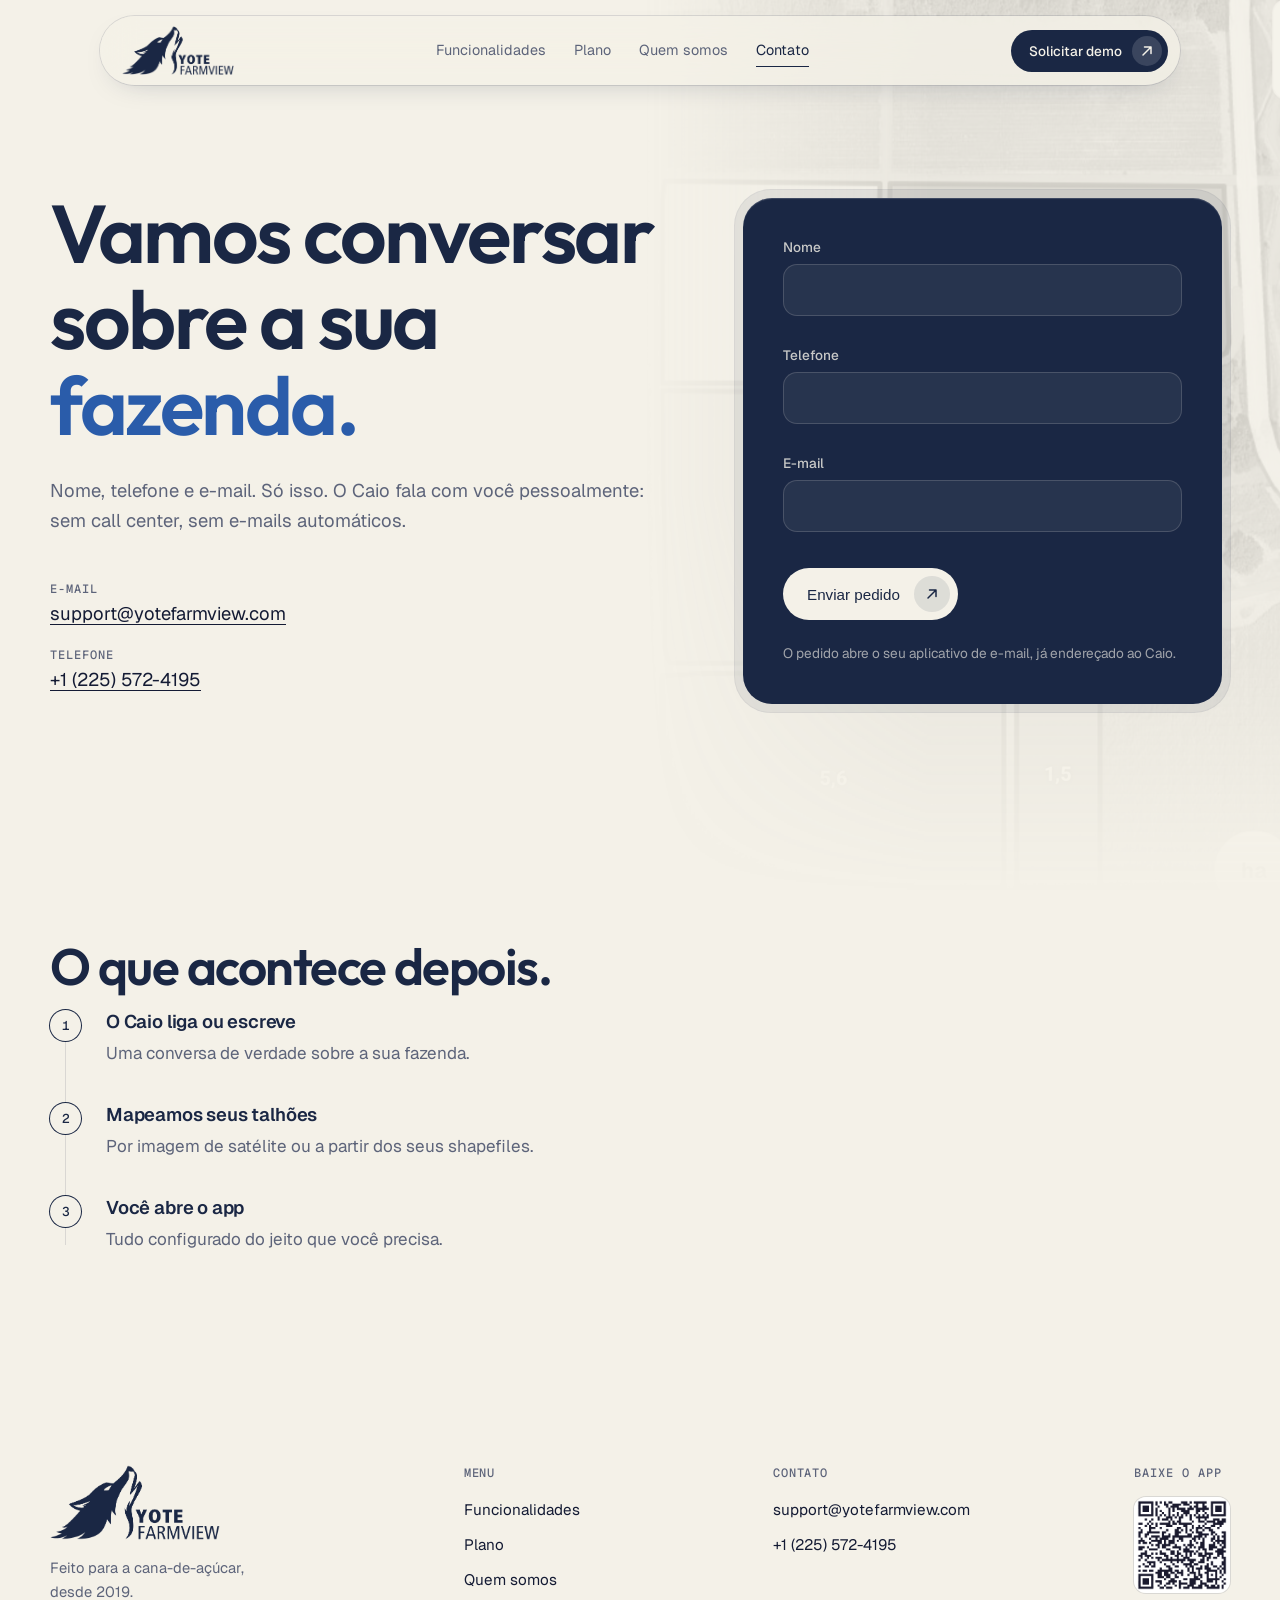
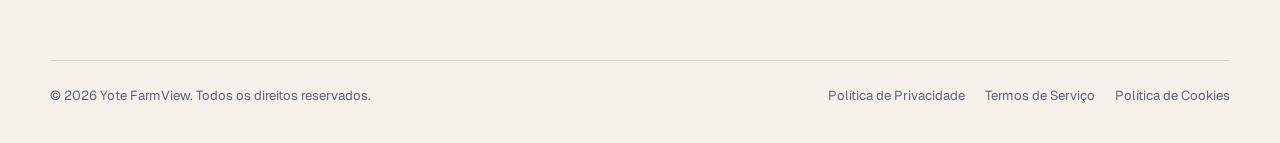
==== demo.html @ c28bb12f "Site Yote Farmview: identidade visual, microinteracoes e paginas Quem somos, Funcionalidades e Conta" ====
<!doctype html>
<html lang="pt-BR">
<head>
<meta charset="utf-8">
<meta name="viewport" content="width=device-width, initial-scale=1">
<title>Solicitar demonstração — Yote Farmview</title>
<meta name="description" content="Preencha nome, telefone e e-mail. O Caio entra em contato pessoalmente.">
<link rel="icon" href="public/favicon-light.png" media="(prefers-color-scheme: light)">
<link rel="icon" href="public/favicon-dark.png" media="(prefers-color-scheme: dark)">
<link rel="preconnect" href="https://fonts.googleapis.com">
<link rel="preconnect" href="https://fonts.gstatic.com" crossorigin>
<link href="https://fonts.googleapis.com/css2?family=Outfit:wght@500;600;700&family=Geist:wght@400;500;600&family=Geist+Mono:wght@400;500&display=swap" rel="stylesheet">
<link rel="stylesheet" href="styles.css">
<noscript><style>.reveal{opacity:1;transform:none;filter:none}</style></noscript>
</head>
<body>
<div class="progress" id="progress" aria-hidden="true"></div>
<header class="nav" id="nav">
  <a class="brand" href="index.html" aria-label="Yote Farmview, início"><img class="brand-mark" src="public/brand-navy.png" alt="Yote Farmview" width="958" height="422"></a>
  <nav class="nav-links" aria-label="Principal">
    <a href="funcionalidades.html">Funcionalidades</a>
    <a href="index.html#plano">Plano</a>
    <a href="sobre.html">Quem somos</a>
    <a href="demo.html" aria-current="page">Contato</a>
  </nav>
  <a class="btn btn-sm magnetic" href="demo.html">
    <span class="btn-label">Solicitar demo</span>
    <span class="btn-icon" aria-hidden="true"><svg viewBox="0 0 16 16"><path d="M4 12 12 4M5.5 4H12v6.5"/></svg></span>
  </a>
</header>
<main>
  <section class="page-hero demo-hero">
    <div class="hero-bg" aria-hidden="true"></div>
    <div class="demo-copy">
      <h1 class="hero-title"><span class="line"><span class="line-in">Vamos conversar</span></span><span class="line"><span class="line-in">sobre a sua <em>fazenda.</em></span></span></h1>
      <p class="lede reveal" style="--d:2">Nome, telefone e e-mail. Só isso. O Caio fala com você pessoalmente: sem call center, sem e-mails automáticos.</p>
      <dl class="contact reveal" style="--d:3">
        <div><dt>E-mail</dt><dd><a href="mailto:support@yotefarmview.com">support@yotefarmview.com</a></dd></div>
        <div><dt>Telefone</dt><dd><a href="tel:+12255724195">+1 (225) 572-4195</a></dd></div>
      </dl>
    </div>

    <div class="form-shell reveal" style="--d:2">
      <form class="form-core" id="demo-form" novalidate>
        <div class="field"><label for="nome">Nome</label><input id="nome" name="nome" autocomplete="name" required><p class="err" data-for="nome">Informe o seu nome.</p></div>
        <div class="field"><label for="tel">Telefone</label><input id="tel" name="tel" type="tel" autocomplete="tel" required><p class="err" data-for="tel">Informe um telefone para o Caio ligar.</p></div>
        <div class="field"><label for="email">E-mail</label><input id="email" name="email" type="email" autocomplete="email" required><p class="err" data-for="email">Informe um e-mail válido.</p></div>
        <button class="btn btn-light magnetic" type="submit"><span class="btn-label">Enviar pedido</span><span class="btn-icon" aria-hidden="true"><svg viewBox="0 0 16 16"><path d="M4 12 12 4M5.5 4H12v6.5"/></svg></span></button>
        <p class="form-note" id="form-note" role="status">O pedido abre o seu aplicativo de e-mail, já endereçado ao Caio.</p>
      </form>
    </div>
  </section>

  <section class="plan demo-steps">
    <div class="plan-copy">
      <h2 class="reveal">O que acontece depois.</h2>
      <ol class="steps">
        <li class="reveal"><h3>O Caio liga ou escreve</h3><p>Uma conversa de verdade sobre a sua fazenda.</p></li>
        <li class="reveal" style="--d:1"><h3>Mapeamos seus talhões</h3><p>Por imagem de satélite ou a partir dos seus shapefiles.</p></li>
        <li class="reveal" style="--d:2"><h3>Você abre o app</h3><p>Tudo configurado do jeito que você precisa.</p></li>
      </ol>
    </div>
  </section>
</main>
<footer class="foot" id="contato">
  <div class="foot-top">
    <div>
      <img class="brand-mark brand-mark-light" src="public/brand-navy.png" alt="Yote Farmview" width="958" height="422">
      <p class="foot-tag">Feito para a cana-de-açúcar, desde 2019.</p>
    </div>
    <div class="foot-col">
      <h4>Menu</h4>
      <a href="funcionalidades.html">Funcionalidades</a>
      <a href="index.html#plano">Plano</a>
      <a href="sobre.html">Quem somos</a>
    </div>
    <div class="foot-col">
      <h4>Contato</h4>
      <a href="mailto:support@yotefarmview.com">support@yotefarmview.com</a>
      <a href="tel:+12255724195">+1 (225) 572-4195</a>
    </div>
    <div class="foot-col foot-app">
      <h4>Baixe o app</h4>
      <img src="public/app-store-qr.png" alt="QR code para baixar o Yote Farmview na App Store" width="96" height="96" loading="lazy">
    </div>
  </div>
  <div class="foot-bot">
    <span>© 2026 Yote FarmView. Todos os direitos reservados.</span>
    <span class="foot-legal"><a href="#">Política de Privacidade</a><a href="#">Termos de Serviço</a><a href="#">Política de Cookies</a></span>
  </div>
</footer>
<script src="main.js"></script>
</body>
</html>
---- styles.css ----
:root{
  --bone:#f4f1e8;
  --bone-2:#ebe7da;
  --paper:#faf8f2;
  --navy:#1a2744;
  --navy-2:#111b32;
  --ink:#141b34;
  --mute:#5d647a;
  --line:rgba(26,39,68,.12);
  --accent:#2a5caa;
  --accent-dark:#8db0ee;
  --ease:cubic-bezier(.16,1,.3,1);
  --spring:cubic-bezier(.32,.72,0,1);
  --serif:'Outfit',system-ui,sans-serif;
  --sans:'Geist',system-ui,sans-serif;
  --mono:'Geist Mono',ui-monospace,monospace;
}
*{box-sizing:border-box;margin:0}
html{scroll-behavior:smooth;scroll-padding-top:96px}
body{background:var(--bone);color:var(--ink);font:400 1.0625rem/1.65 var(--sans);-webkit-font-smoothing:antialiased;overflow-x:hidden}
img{display:block;max-width:100%}
a{color:inherit}
::selection{background:var(--navy);color:var(--bone)}
:focus-visible{outline:2px solid var(--accent);outline-offset:3px;border-radius:6px}
::-webkit-scrollbar{width:10px}::-webkit-scrollbar-track{background:var(--bone)}
::-webkit-scrollbar-thumb{background:var(--navy);border-radius:10px;border:3px solid var(--bone)}
h1,h2,h3{font-family:var(--serif);font-weight:600;letter-spacing:-.03em;line-height:1.05;text-wrap:balance}
p{text-wrap:pretty}

/* brand */
.brand{display:block}
.brand-mark{display:block;width:112px;height:auto}
.brand-mark-light{width:170px}

/* nav */
.nav{position:fixed;inset:16px 0 auto;margin-inline:auto;width:min(1080px,calc(100% - 32px));z-index:20;display:flex;align-items:center;justify-content:space-between;gap:24px;padding:10px 12px 10px 22px;border-radius:999px;background:rgba(244,241,232,.72);backdrop-filter:blur(18px) saturate(1.2);-webkit-backdrop-filter:blur(18px) saturate(1.2);box-shadow:0 0 0 1px var(--line),0 10px 30px -18px rgba(26,39,68,.35);transition:transform .7s var(--spring),background .4s}
.nav.hide{transform:translateY(-140%)}
.nav-links{display:flex;gap:28px;font-size:.9rem}
.nav-links a{text-decoration:none;color:var(--mute);position:relative;padding:4px 0;transition:color .3s}
.nav-links a::after{content:"";position:absolute;left:0;right:0;bottom:0;height:1px;background:var(--navy);transform:scaleX(0);transform-origin:right;transition:transform .5s var(--ease)}
.nav-links a:hover{color:var(--navy)}
.nav-links a:hover::after{transform:scaleX(1);transform-origin:left}

/* buttons */
.btn{--bg:var(--navy);--fg:var(--bone);display:inline-flex;align-items:center;gap:14px;padding:8px 8px 8px 24px;border-radius:999px;background:var(--bg);color:var(--fg);text-decoration:none;font-weight:500;font-size:.95rem;border:0;cursor:pointer;position:relative;transition:transform .5s var(--spring),background .3s;will-change:transform}
.btn:active{transform:scale(.97)!important}
.btn-sm{padding:6px 6px 6px 18px;font-size:.85rem;gap:10px;white-space:nowrap}
.btn-icon{width:36px;height:36px;border-radius:50%;background:rgba(255,255,255,.14);display:grid;place-items:center;overflow:hidden;transition:background .4s}
.btn-sm .btn-icon{width:30px;height:30px}
.btn-icon svg{width:16px;height:16px;fill:none;stroke:currentColor;stroke-width:1.5;stroke-linecap:round;stroke-linejoin:round;transition:transform .6s var(--spring)}
.btn:hover .btn-icon{background:rgba(255,255,255,.26)}
.btn:hover .btn-icon svg{transform:translate(2px,-2px) scale(1.1)}
.btn-light{--bg:var(--bone);--fg:var(--navy)}
.btn-light .btn-icon{background:rgba(26,39,68,.1)}
.btn-light:hover .btn-icon{background:rgba(26,39,68,.18)}
.link{font-size:.95rem;text-decoration:none;color:var(--navy);padding:6px 0;background:linear-gradient(currentColor,currentColor) 0 100%/100% 1px no-repeat;transition:background-size .5s var(--ease)}
.link:hover{background-size:0 1px;background-position:100% 100%}

/* hero */
.hero{position:relative;isolation:isolate;min-height:100dvh;display:grid;grid-template-columns:1.1fr .9fr;align-items:center;gap:40px;padding:140px max(24px,calc((100vw - 1180px)/2)) 80px;overflow:hidden}
.contours{position:absolute;inset:0;width:100%;height:100%;pointer-events:none}
.contours path{fill:none;stroke:var(--navy);stroke-opacity:.14;stroke-width:1.2;stroke-dasharray:1;stroke-dashoffset:1;animation:draw 3.2s var(--ease) forwards}
.contours path:nth-child(2){animation-delay:.2s;stroke-opacity:.11}
.contours path:nth-child(3){animation-delay:.4s;stroke-opacity:.08}
.contours path:nth-child(4){animation-delay:.6s;stroke-opacity:.05}
@keyframes draw{to{stroke-dashoffset:0}}
.hero-copy{position:relative;max-width:640px}
.pill{display:inline-flex;align-items:center;gap:10px;font:500 .78rem/1 var(--mono);color:var(--navy);padding:9px 14px;border-radius:999px;background:rgba(26,39,68,.07);margin-bottom:28px}
.pill::before{content:"";width:7px;height:7px;border-radius:50%;background:var(--accent);animation:breathe 2.6s ease-in-out infinite}
@keyframes breathe{50%{transform:scale(1.6);opacity:.5}}
.hero-title{font-size:clamp(2.6rem,6vw,5rem);color:var(--navy);margin-bottom:28px}
.line{display:block;overflow:hidden;padding-bottom:.12em;margin-bottom:-.12em}
.line-in{display:block;transform:translateY(110%);animation:rise 1.2s var(--ease) .15s forwards}
.line:nth-child(2) .line-in{animation-delay:.3s}
@keyframes rise{to{transform:none}}
.hero-title em{font-style:normal;color:var(--accent)}
.lede{font-size:1.15rem;color:var(--mute);max-width:52ch;margin-bottom:36px}
.hero-actions{display:flex;align-items:center;gap:28px;flex-wrap:wrap;margin-bottom:56px}
.roots{font:400 .8rem/1.5 var(--mono);color:var(--mute);max-width:44ch}
.hero-stage{position:relative;display:grid;place-items:center;perspective:1200px}

/* phone: double bezel */
.phone{--rx:0deg;--ry:0deg;width:min(300px,70vw);padding:8px;border-radius:44px;background:rgba(26,39,68,.08);box-shadow:0 0 0 1px var(--line),0 50px 80px -40px rgba(26,39,68,.5),0 20px 30px -20px rgba(26,39,68,.25);transform:rotateX(var(--rx)) rotateY(var(--ry));transition:transform .8s var(--ease);transform-style:preserve-3d}
.phone.live{transition:transform .12s linear}
.phone-core{position:relative;aspect-ratio:1206/2622;border-radius:36px;overflow:hidden;background:var(--navy);box-shadow:inset 0 1px 1px rgba(255,255,255,.3)}
.phone-core img{width:100%;height:100%;object-fit:cover}
.hero-stage .phone{animation:float 7s ease-in-out infinite}
@keyframes float{50%{translate:0 -12px}}
.chip{position:absolute;display:flex;align-items:center;gap:8px;font:500 .8rem/1 var(--mono);padding:11px 16px;border-radius:999px;background:var(--paper);color:var(--navy);box-shadow:0 0 0 1px var(--line),0 14px 28px -14px rgba(26,39,68,.4);animation:float 6s ease-in-out infinite}
.chip .dot{width:9px;height:9px;border-radius:50%;background:#d6247f}
.chip .dot-b{background:#2f6fe3}
.chip-a{top:22%;left:2%;animation-delay:-2s}
.chip-b{bottom:20%;right:0;animation-delay:-4s}

/* reveal */
.reveal{opacity:0;transform:translateY(28px);filter:blur(8px);transition:opacity 1s var(--ease),transform 1.1s var(--ease),filter 1s var(--ease);transition-delay:calc(var(--d,0)*90ms)}
.reveal.in{opacity:1;transform:none;filter:none}

/* problem */
.problem{padding:140px max(24px,calc((100vw - 1180px)/2));display:grid;grid-template-columns:1.5fr 1fr;gap:72px;align-items:end}
.problem-big{font:600 clamp(1.9rem,3.6vw,3rem)/1.15 var(--serif);letter-spacing:-.03em;color:var(--navy);text-wrap:balance}
.problem-big span{color:var(--mute);font-weight:500}
.problem-body{display:grid;gap:18px;color:var(--mute);max-width:44ch}

/* features */
.features{background:var(--paper);padding:120px max(24px,calc((100vw - 1180px)/2));border-block:1px solid var(--line)}
.features-head h2{font-size:clamp(2rem,4vw,3.2rem);max-width:18ch;color:var(--navy);margin-bottom:80px}
.features-grid{display:grid;grid-template-columns:1fr 380px;gap:96px;align-items:start}
.feature-list{list-style:none;padding:0}
.feature{padding:44px 0 48px;border-top:1px solid var(--line);opacity:.38;transition:opacity .6s var(--ease)}
.feature:last-child{border-bottom:1px solid var(--line)}
.feature.is-active{opacity:1}
.feature h3{font-size:1.9rem;color:var(--navy);margin-bottom:12px}
.feature-lead{font-weight:500;margin-bottom:10px}
.feature p:not(.feature-lead){color:var(--mute);max-width:54ch}
.features-stage{position:sticky;top:110px;display:grid;place-items:center;perspective:1200px}
.shot{position:absolute;inset:0;opacity:0;transform:scale(1.04);filter:blur(6px);transition:opacity .7s var(--ease),transform 1s var(--ease),filter .7s var(--ease)}
.shot.on{opacity:1;transform:none;filter:none}
.seg{display:inline-flex;gap:4px;padding:4px;margin-top:26px;border-radius:999px;background:var(--bone-2);box-shadow:inset 0 0 0 1px var(--line)}
.seg button{font:500 .82rem var(--sans);color:var(--mute);border:0;background:none;padding:9px 16px;border-radius:999px;cursor:pointer;transition:background .4s var(--ease),color .3s,transform .4s var(--spring)}
.seg button:hover{color:var(--navy)}
.seg button:active{transform:scale(.95)}
.seg button.on{background:var(--navy);color:var(--bone)}

/* plan */
.plan{padding:140px max(24px,calc((100vw - 1180px)/2));display:grid;grid-template-columns:1fr 1fr;gap:96px;align-items:start}
.plan-copy h2{font-size:clamp(2rem,4vw,3.2rem);color:var(--navy);margin-bottom:16px}
.plan-copy>p{color:var(--mute);margin-bottom:48px}
.steps{list-style:none;padding:0;counter-reset:s;position:relative;display:grid;gap:36px}
.steps::before{content:"";position:absolute;left:15px;top:8px;bottom:8px;width:1px;background:var(--line)}
.steps li{counter-increment:s;padding-left:56px;position:relative}
.steps li::before{content:counter(s);position:absolute;left:0;top:0;width:31px;height:31px;border-radius:50%;background:var(--bone);box-shadow:0 0 0 1px var(--navy);display:grid;place-items:center;font:500 .8rem var(--mono);color:var(--navy)}
.steps h3{font:600 1.15rem var(--sans);letter-spacing:-.01em;margin-bottom:6px;color:var(--navy)}
.steps p{color:var(--mute);max-width:46ch}
.plan-card{padding:8px;border-radius:36px;background:rgba(26,39,68,.08);box-shadow:0 0 0 1px var(--line);position:sticky;top:110px}
.plan-card-in{position:relative;border-radius:29px;background:var(--navy);color:var(--bone);padding:44px 40px 40px;overflow:hidden;box-shadow:inset 0 1px 1px rgba(255,255,255,.18)}
.plan-card-in::before{content:"";position:absolute;inset:0;background:radial-gradient(420px circle at var(--mx,70%) var(--my,0%),rgba(255,255,255,.12),transparent 60%);opacity:0;transition:opacity .5s;pointer-events:none}
.plan-card:hover .plan-card-in::before{opacity:1}
.plan-card h3{font-size:2.3rem;margin-bottom:12px}
.plan-sub{color:rgba(244,241,232,.72);margin-bottom:30px;font-size:.98rem}
.ticks{list-style:none;padding:0;display:grid;margin-bottom:36px}
.ticks li{position:relative;padding:13px 0 13px 32px;border-top:1px solid rgba(244,241,232,.14);font-size:.97rem;transition:transform .5s var(--ease),color .3s}
.ticks li::before{content:"";position:absolute;left:2px;top:19px;width:12px;height:7px;border-left:1.5px solid var(--accent-dark);border-bottom:1.5px solid var(--accent-dark);transform:rotate(-45deg) scale(.8);transition:transform .5s var(--spring)}
.ticks li:hover{transform:translateX(6px)}
.ticks li:hover::before{transform:rotate(-45deg) scale(1.15)}

/* story */
.story{padding:60px max(24px,calc((100vw - 1180px)/2)) 140px;display:grid;grid-template-columns:.8fr 1fr;gap:96px;align-items:center}
.story-photo{position:relative}
.photo-frame{padding:8px;border-radius:32px;background:rgba(26,39,68,.08);box-shadow:0 0 0 1px var(--line)}
.photo-frame img{border-radius:25px;aspect-ratio:4/5;object-fit:cover;width:100%;filter:saturate(.9);transition:transform 1.4s var(--ease)}
.photo-frame{overflow:hidden}
.photo-frame:hover img{transform:scale(1.03)}
.story-photo figcaption{font:400 .78rem var(--mono);color:var(--mute);margin-top:14px}
.story-copy{display:grid;gap:22px;max-width:56ch;color:var(--mute)}
.story-copy h2{font-size:clamp(2rem,4vw,3.2rem);color:var(--navy);margin-bottom:6px}
.story-end{font:600 1.5rem/1.25 var(--serif);letter-spacing:-.02em;color:var(--navy)}

/* faq */
.faq{padding:40px max(24px,calc((100vw - 1180px)/2)) 140px;display:grid;grid-template-columns:.8fr 1.2fr;gap:96px;align-items:start}
.faq h2{font-size:clamp(2rem,3.6vw,2.8rem);color:var(--navy);position:sticky;top:110px}
details{border-top:1px solid var(--line)}
details:last-child{border-bottom:1px solid var(--line)}
summary{list-style:none;cursor:pointer;display:flex;justify-content:space-between;align-items:center;gap:24px;padding:26px 0;font:500 1.12rem var(--sans);color:var(--navy);transition:padding .5s var(--ease)}
summary::-webkit-details-marker{display:none}
summary:hover{padding-left:10px}
summary i{position:relative;flex:none;width:14px;height:14px}
summary i::before,summary i::after{content:"";position:absolute;inset:6px 0 auto;height:1.5px;background:currentColor;transition:transform .6s var(--spring)}
summary i::after{transform:rotate(90deg)}
details[open] summary i::after{transform:rotate(0)}
.ans{display:grid;grid-template-rows:0fr;transition:grid-template-rows .6s var(--ease)}
.ans>p{overflow:hidden;color:var(--mute);max-width:56ch;opacity:0;transition:opacity .5s var(--ease)}
details[open] .ans{grid-template-rows:1fr}
details[open] .ans>p{opacity:1;padding-bottom:28px}

/* cta */
.cta{padding:0 max(16px,calc((100vw - 1280px)/2)) 24px}
.cta-in{position:relative;border-radius:40px;background:var(--navy);color:var(--bone);text-align:left;padding:110px max(32px,8vw);overflow:hidden;display:grid;gap:24px;justify-items:start}
.cta-in::before{content:"";position:absolute;right:-8%;bottom:-40%;width:620px;height:620px;border-radius:50%;box-shadow:0 0 0 70px rgba(244,241,232,.04),0 0 0 140px rgba(244,241,232,.035),0 0 0 210px rgba(244,241,232,.025);animation:swell 12s ease-in-out infinite}
@keyframes swell{50%{transform:scale(1.07)}}
.cta h2{font-size:clamp(2.2rem,5vw,4rem);max-width:16ch}
.cta p{color:rgba(244,241,232,.72);max-width:44ch}
.cta .btn{margin-top:12px}

/* footer */
.foot{padding:72px max(24px,calc((100vw - 1180px)/2)) 36px;background:var(--bone)}
.foot-top{display:grid;grid-template-columns:1.4fr 1fr 1.2fr auto;gap:48px;padding-bottom:56px}
.foot-tag{margin-top:16px;color:var(--mute);font-size:.92rem;max-width:26ch}
.foot-col{display:grid;gap:10px;align-content:start;font-size:.95rem}
.foot-col h4{font:500 .75rem var(--mono);color:var(--mute);text-transform:uppercase;letter-spacing:.08em;margin-bottom:6px}
.foot-col a{text-decoration:none;width:fit-content;background:linear-gradient(currentColor,currentColor) 0 100%/0 1px no-repeat;transition:background-size .5s var(--ease)}
.foot-col a:hover{background-size:100% 1px}
.foot-app img{border-radius:12px;box-shadow:0 0 0 1px var(--line)}
.foot-bot{display:flex;justify-content:space-between;gap:16px;flex-wrap:wrap;padding-top:24px;border-top:1px solid var(--line);font-size:.82rem;color:var(--mute)}
.foot-legal{display:flex;gap:20px;flex-wrap:wrap}
.foot-legal a{text-decoration:none}.foot-legal a:hover{color:var(--navy)}

/* responsive */
@media (max-width:900px){
  .nav-links{display:none}
  .hero,.problem,.plan,.story,.faq{grid-template-columns:1fr;gap:56px}
  .hero{padding-top:120px}
  .features-grid{grid-template-columns:1fr;gap:40px}
  .features-stage{position:sticky;top:76px;order:-1;z-index:2;padding:10px 0;background:linear-gradient(var(--paper) 80%,transparent)}
  .features-stage .phone{width:200px}
  .feature{padding:32px 0}
  .plan-card,.faq h2{position:static}
  .foot-top{grid-template-columns:1fr 1fr}
  .chip-a{left:-2%}
}
@media (max-width:520px){
  .hero-actions{gap:18px}
  .cta-in{border-radius:28px;padding:72px 28px}
  .foot-top{grid-template-columns:1fr}
}
@media (prefers-reduced-motion:reduce){
  *,*::before,*::after{animation-duration:.01ms!important;animation-iteration-count:1!important;transition-duration:.01ms!important}
  .reveal{opacity:1;transform:none;filter:none}
  .line-in{transform:none}
  .contours path{stroke-dashoffset:0}
}

/* refinement pass */
.progress{position:fixed;inset:0 0 auto;height:2px;background:var(--accent);transform:scaleX(var(--p,0));transform-origin:left;z-index:30;pointer-events:none}
.problem-big{font-size:clamp(2rem,4.2vw,3.6rem)}
.problem-big .w{opacity:.18;transition:opacity .5s var(--ease)}
.problem-big .w.lit{opacity:1}
.problem-big span .w.lit{opacity:.7}
.feature{transition:opacity .6s var(--ease),transform .8s var(--ease)}
.feature.is-active{transform:translateX(8px)}
@media (max-width:900px){.feature.is-active{transform:none}}

/* hero background */
.hero-bg{position:absolute;inset:0 0 0 38%;z-index:-1;pointer-events:none;background:url(public/hero-bg.jpg) center/cover;filter:grayscale(1) contrast(.9) brightness(1.15);opacity:.16;-webkit-mask-image:linear-gradient(90deg,transparent,#000 45%),linear-gradient(180deg,#000 55%,transparent);-webkit-mask-composite:source-in;mask-image:linear-gradient(90deg,transparent,#000 45%),linear-gradient(180deg,#000 55%,transparent);mask-composite:intersect;animation:drift 24s ease-in-out infinite alternate}
@keyframes drift{to{transform:scale(1.06) translate(-1.5%,1%)}}
@media (max-width:900px){.hero-bg{inset:0;opacity:.1}}

/* inner pages */
.nav-links a[aria-current]{color:var(--navy)}
.nav-links a[aria-current]::after{transform:scaleX(1)}
.page-hero{position:relative;isolation:isolate;padding:190px max(24px,calc((100vw - 1180px)/2)) 90px;overflow:hidden}
.page-hero .hero-title{font-size:clamp(2.6rem,6.4vw,5.4rem);max-width:14ch}
.page-hero .lede{max-width:50ch;margin-bottom:0}
.page-hero .hero-bg{inset:0 0 0 55%}
.about-split{padding:40px max(24px,calc((100vw - 1180px)/2)) 120px;display:grid;grid-template-columns:.8fr 1fr;gap:96px;align-items:start}
.timeline-sec{padding:120px max(24px,calc((100vw - 1180px)/2));background:var(--paper);border-block:1px solid var(--line)}
.timeline-sec h2,.principles h2{font-size:clamp(2rem,4vw,3.2rem);color:var(--navy);margin-bottom:64px}
.timeline{list-style:none;padding:0;display:grid}
.timeline li{display:grid;grid-template-columns:200px 1fr;gap:40px;padding:36px 0;border-top:1px solid var(--line);transition:padding .6s var(--ease)}
.timeline li:last-child{border-bottom:1px solid var(--line)}
.timeline li:hover{padding-left:12px}
.when{font:500 .95rem var(--mono);color:var(--accent);padding-top:6px}
.timeline h3{font-size:1.7rem;color:var(--navy);margin-bottom:8px}
.timeline p{color:var(--mute);max-width:56ch}
.principles{padding:120px max(24px,calc((100vw - 1180px)/2)) 140px}
.principles-grid{display:grid;grid-template-columns:repeat(3,1fr);gap:48px}
.principles-grid>div{padding-top:28px;border-top:1px solid var(--line);position:relative}
.principles-grid>div::before{content:"";position:absolute;left:0;top:-1px;height:1px;width:100%;background:var(--navy);transform:scaleX(0);transform-origin:left;transition:transform .8s var(--ease)}
.principles-grid>div:hover::before{transform:scaleX(1)}
.principles h3{font-size:1.5rem;color:var(--navy);margin-bottom:10px}
.principles p{color:var(--mute)}
.feat-rows{display:grid}
.feat-row{display:grid;grid-template-columns:1fr 340px;gap:120px;align-items:center;padding:100px max(24px,calc((100vw - 1180px)/2));border-top:1px solid var(--line)}
.feat-row.flip{grid-template-columns:340px 1fr;background:var(--paper)}
.feat-row.flip .feat-text{order:2}
.feat-text{display:grid;gap:16px;max-width:52ch;justify-items:start}
.feat-text h2{font-size:clamp(2rem,4vw,3.2rem);color:var(--navy)}
.feat-text p:not(.feature-lead){color:var(--mute)}
.feat-phone{display:grid;place-items:center;perspective:1200px}
.feat-phone .phone-core img{position:static}
.demo-hero{display:grid;grid-template-columns:1.1fr .9fr;gap:80px;align-items:start;min-height:100dvh}
.demo-hero .hero-bg{inset:0 0 0 50%}
.contact{display:grid;gap:18px;margin-top:44px}
.contact dt{font:500 .75rem var(--mono);text-transform:uppercase;letter-spacing:.08em;color:var(--mute);margin-bottom:2px}
.contact dd{font-size:1.15rem}
.contact a{text-decoration:none;background:linear-gradient(currentColor,currentColor) 0 100%/100% 1px no-repeat;transition:background-size .5s var(--ease)}
.contact a:hover{background-size:0 1px;background-position:100% 100%}
.form-shell{padding:8px;border-radius:36px;background:rgba(26,39,68,.08);box-shadow:0 0 0 1px var(--line)}
.form-core{border-radius:29px;background:var(--navy);color:var(--bone);padding:40px;display:grid;gap:22px;box-shadow:inset 0 1px 1px rgba(255,255,255,.18)}
.field{display:grid;gap:8px}
.field label{font:500 .85rem var(--sans);color:rgba(244,241,232,.8)}
.field input{font:400 1.05rem var(--sans);color:var(--bone);background:rgba(244,241,232,.06);border:0;border-radius:14px;padding:15px 16px;box-shadow:inset 0 0 0 1px rgba(244,241,232,.16);transition:box-shadow .4s var(--ease),background .4s}
.field input:hover{background:rgba(244,241,232,.09)}
.field input:focus{outline:0;box-shadow:inset 0 0 0 1.5px var(--accent-dark);background:rgba(244,241,232,.1)}
.field input[aria-invalid=true]{box-shadow:inset 0 0 0 1.5px #ff9b8f}
.err{font-size:.85rem;color:#ffb4aa;max-height:0;opacity:0;overflow:hidden;transition:max-height .4s var(--ease),opacity .4s}
.field input[aria-invalid=true]~.err{max-height:40px;opacity:1}
.form-core .btn{justify-self:start;margin-top:6px}
.form-note{font-size:.85rem;color:rgba(244,241,232,.62)}
.form-note.ok{color:var(--accent-dark)}
.demo-steps{padding-top:40px}
.demo-steps .plan-copy{max-width:640px}
@media (max-width:900px){
  .page-hero{padding-top:130px}
  .about-split,.demo-hero{grid-template-columns:1fr;gap:56px}
  .timeline li{grid-template-columns:1fr;gap:6px}
  .principles-grid{grid-template-columns:1fr;gap:36px}
  .feat-row,.feat-row.flip{grid-template-columns:1fr;gap:48px;padding:72px 24px}
  .feat-row.flip .feat-text{order:0}
  .form-core{padding:28px 24px}
}
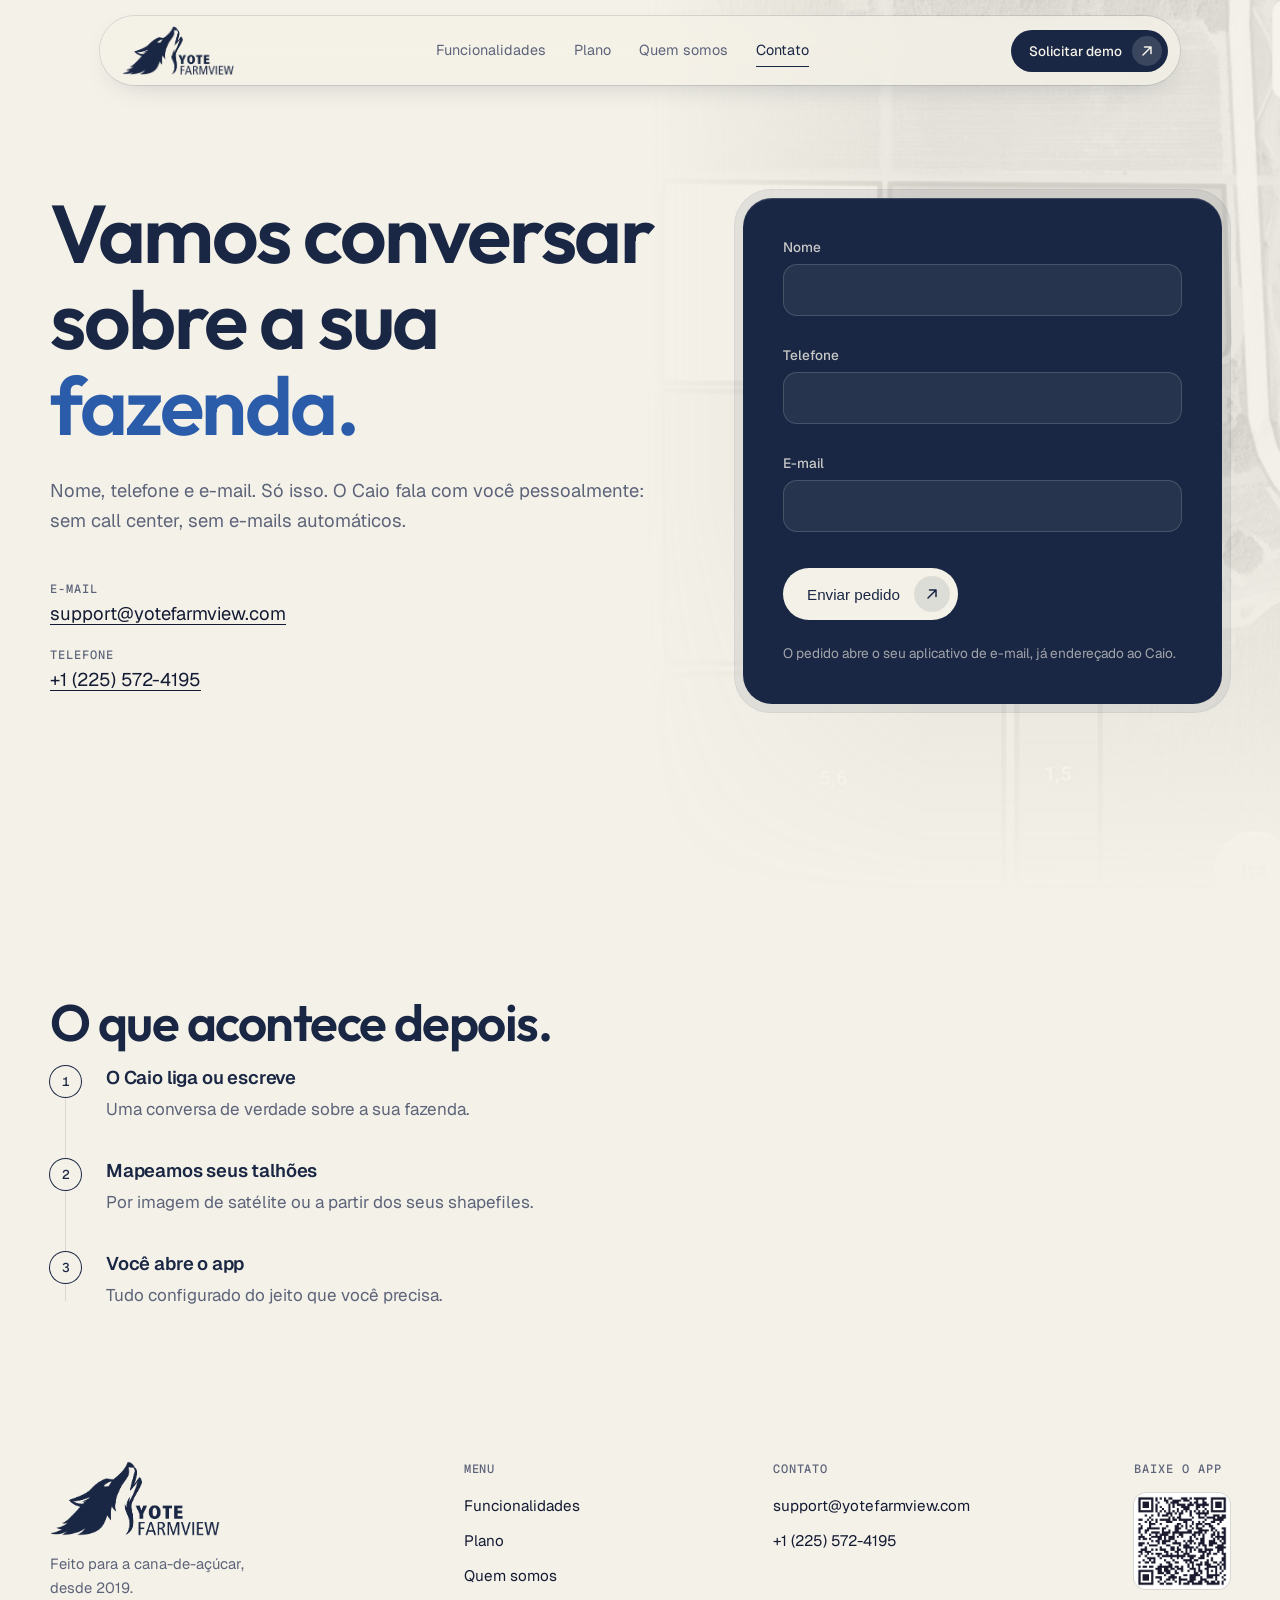
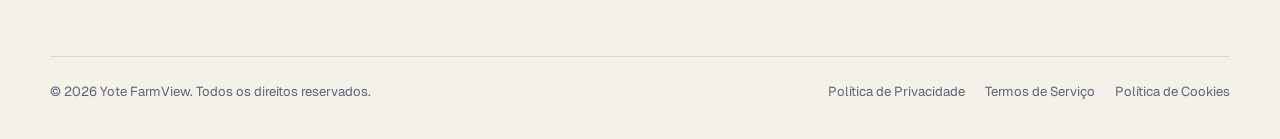
==== commit 2b8116b1: "Menu mobile, secoes em azul, hero sem eyebrow, features empilhadas e menos espaco entre secoes Co-Au" ====
--- a/demo.html
+++ b/demo.html
@@ -23,11 +23,21 @@
     <a href="sobre.html">Quem somos</a>
     <a href="demo.html" aria-current="page">Contato</a>
   </nav>
-  <a class="btn btn-sm magnetic" href="demo.html">
+  <a class="btn btn-sm magnetic nav-cta" href="demo.html">
     <span class="btn-label">Solicitar demo</span>
     <span class="btn-icon" aria-hidden="true"><svg viewBox="0 0 16 16"><path d="M4 12 12 4M5.5 4H12v6.5"/></svg></span>
   </a>
+  <button class="menu-btn" type="button" aria-label="Abrir menu" aria-expanded="false" aria-controls="menu"><i></i><i></i></button>
 </header>
+<div class="menu" id="menu" hidden>
+  <nav aria-label="Menu">
+    <a href="funcionalidades.html">Funcionalidades</a>
+    <a href="index.html#plano">Plano</a>
+    <a href="sobre.html">Quem somos</a>
+    <a href="demo.html" aria-current="page">Contato</a>
+  </nav>
+  <a class="btn btn-light magnetic" href="demo.html"><span class="btn-label">Solicitar demo</span><span class="btn-icon" aria-hidden="true"><svg viewBox="0 0 16 16"><path d="M4 12 12 4M5.5 4H12v6.5"/></svg></span></a>
+</div>
 <main>
   <section class="page-hero demo-hero">
     <div class="hero-bg" aria-hidden="true"></div>
--- a/styles.css
+++ b/styles.css
@@ -233,7 +233,7 @@
 /* hero background */
 .hero-bg{position:absolute;inset:0 0 0 38%;z-index:-1;pointer-events:none;background:url(public/hero-bg.jpg) center/cover;filter:grayscale(1) contrast(.9) brightness(1.15);opacity:.16;-webkit-mask-image:linear-gradient(90deg,transparent,#000 45%),linear-gradient(180deg,#000 55%,transparent);-webkit-mask-composite:source-in;mask-image:linear-gradient(90deg,transparent,#000 45%),linear-gradient(180deg,#000 55%,transparent);mask-composite:intersect;animation:drift 24s ease-in-out infinite alternate}
 @keyframes drift{to{transform:scale(1.06) translate(-1.5%,1%)}}
-@media (max-width:900px){.hero-bg{inset:0;opacity:.1}}
+@media (max-width:900px){.hero-bg{inset:0;opacity:.06}}
 
 /* inner pages */
 .nav-links a[aria-current]{color:var(--navy)}
@@ -299,3 +299,136 @@
   .feat-row.flip .feat-text{order:0}
   .form-core{padding:28px 24px}
 }
+
+/* mobile pass: gutters, vertical rhythm, lighter motion */
+@media (max-width:900px){
+  .nav{width:calc(100% - 24px);inset-block-start:12px;padding:7px 7px 7px 16px}
+  .brand-mark{width:92px}
+  .hero,.problem,.features,.plan,.story,.faq,.page-hero,.about-split,.timeline-sec,.principles,.feat-row,.feat-row.flip,.foot{padding-inline:20px}
+  .hero{min-height:auto;padding-top:108px;padding-bottom:64px;gap:48px}
+  .hero-title{margin-bottom:20px}
+  .lede{font-size:1.05rem;margin-bottom:28px}
+  .hero-actions{margin-bottom:32px}
+  .hero-stage .phone{width:min(240px,64vw)}
+  .page-hero{padding-top:112px;padding-bottom:56px}
+  .problem{padding-block:72px;gap:28px}
+  .features{padding-block:72px}
+  .features-head h2{margin-bottom:36px}
+  .features-grid{gap:24px}
+  .features-stage .phone{width:168px}
+  .feature{padding:28px 0 32px}
+  .feature h3{font-size:1.6rem}
+  .plan{padding-block:72px;gap:48px}
+  .demo-steps{padding-top:8px}
+  .plan-copy>p{margin-bottom:32px}
+  .steps{gap:28px}
+  .plan-card{padding:6px;border-radius:28px}
+  .plan-card-in{padding:30px 22px 26px;border-radius:23px}
+  .plan-card h3{font-size:1.9rem}
+  .ticks{margin-bottom:28px}
+  .ticks li{padding:12px 0 12px 28px;font-size:.95rem}
+  .story{padding-block:24px 72px;gap:36px}
+  .about-split{padding-block:16px 72px;gap:40px}
+  .faq{padding-block:16px 72px;gap:28px}
+  summary{padding:20px 0;font-size:1.02rem;gap:16px}
+  .timeline-sec{padding-block:72px}
+  .timeline-sec h2,.principles h2{margin-bottom:36px}
+  .timeline li{padding:26px 0}
+  .principles{padding-block:72px 80px}
+  .feat-row,.feat-row.flip{padding-block:56px;gap:36px}
+  .feat-phone .phone{width:min(240px,64vw)}
+  .cta{padding-inline:12px;padding-bottom:12px}
+  .cta-in{padding:56px 24px 52px;border-radius:26px;gap:18px}
+  .demo-hero{min-height:auto;gap:40px}
+  .form-shell{padding:6px;border-radius:28px}
+  .form-core{padding:26px 20px;border-radius:23px;gap:18px}
+  .foot{padding-block:48px 28px}
+  .foot-top{gap:32px;padding-bottom:36px}
+  .photo-frame{padding:6px;border-radius:26px}
+  .photo-frame img{border-radius:20px}
+
+  /* motion: shorter travel, no blur, no ambient loops */
+  .reveal{transform:translateY(16px);filter:none;transition-duration:.7s,.8s,.7s}
+  .reveal.in{transform:none}
+  .hero-stage .phone,.chip,.hero-bg,.cta-in::before{animation:none}
+  .chip{display:none}
+  .phone{transition:none}
+  .shot{filter:none;transform:none}
+  .feature,.feature.is-active{transform:none}
+}
+
+/* round 3: menu, blue sections, tighter rhythm */
+.menu-btn,.feature-phone{display:none}
+.menu-btn{width:42px;height:42px;border-radius:50%;border:0;background:var(--navy);position:relative;cursor:pointer;transition:transform .5s var(--spring)}
+.menu-btn:active{transform:scale(.94)}
+.menu-btn i{position:absolute;left:13px;right:13px;height:1.5px;background:var(--bone);border-radius:2px;transition:transform .6s var(--spring),top .6s var(--spring)}
+.menu-btn i:nth-child(1){top:17px}.menu-btn i:nth-child(2){top:24px}
+.menu-btn[aria-expanded=true] i:nth-child(1){top:20.5px;transform:rotate(45deg)}
+.menu-btn[aria-expanded=true] i:nth-child(2){top:20.5px;transform:rotate(-45deg)}
+.menu{position:fixed;inset:0;z-index:19;background:rgba(244,241,232,.96);backdrop-filter:blur(24px);-webkit-backdrop-filter:blur(24px);padding:104px 24px 32px;display:flex;flex-direction:column;justify-content:space-between;opacity:0;visibility:hidden;transition:opacity .5s var(--ease),visibility 0s .5s}
+.menu[hidden]{display:flex}
+.menu.open{opacity:1;visibility:visible;transition:opacity .5s var(--ease)}
+.menu nav{display:grid}
+.menu nav a{font:600 2rem/1 var(--serif);letter-spacing:-.03em;color:var(--navy);text-decoration:none;padding:20px 0;border-bottom:1px solid var(--line);transform:translateY(14px);opacity:0;transition:transform .7s var(--ease),opacity .6s var(--ease)}
+.menu.open nav a{transform:none;opacity:1}
+.menu.open nav a:nth-child(2){transition-delay:.05s}.menu.open nav a:nth-child(3){transition-delay:.1s}.menu.open nav a:nth-child(4){transition-delay:.15s}
+.menu .btn{background:var(--navy);color:var(--bone);justify-content:space-between;width:100%;padding:10px 10px 10px 26px}
+.menu .btn .btn-icon{background:rgba(255,255,255,.14)}
+body.menu-open{overflow:hidden}
+
+/* blue sections */
+.problem,.story,.timeline-sec{background:var(--navy);color:var(--bone);border:0}
+.problem-big,.story h2,.timeline-sec h2,.timeline h3{color:var(--bone)}
+.problem-big span{color:rgba(244,241,232,.62)}
+.problem-body,.story-copy,.timeline p{color:rgba(244,241,232,.74)}
+.story-end{color:var(--bone)}
+.story .photo-frame{background:rgba(244,241,232,.08);box-shadow:0 0 0 1px rgba(244,241,232,.14)}
+.story-photo figcaption{color:rgba(244,241,232,.6)}
+.story .link{color:var(--bone)}
+.when{color:var(--accent-dark)}
+.timeline li,.timeline li:last-child{border-color:rgba(244,241,232,.16)}
+.problem .w{opacity:.22}.problem .w.lit{opacity:1}
+.problem-big span .w.lit{opacity:.62}
+::selection{background:var(--accent);color:var(--bone)}
+.problem::selection,.story ::selection{background:var(--bone);color:var(--navy)}
+
+/* tighter vertical rhythm, desktop */
+.problem{padding-block:100px}
+.features{padding-block:88px}
+.features-head h2{margin-bottom:56px}
+.plan{padding-block:96px}
+.story{padding-block:96px}
+.faq{padding-block:72px 88px}
+.about-split{padding-block:24px 88px}
+.timeline-sec{padding-block:88px}
+.principles{padding-block:88px 96px}
+.feat-row{padding-block:72px}
+.hero{padding-bottom:56px}
+.foot{padding-top:56px}
+
+@media (max-width:900px){
+  .nav-links,.nav-cta{display:none}
+  .menu-btn{display:block}
+  .nav{padding:7px 7px 7px 18px}
+  .hero{padding-bottom:36px}
+  .problem{padding-block:48px 56px}
+  .features{padding-block:48px}
+  .plan{padding-block:48px;gap:36px}
+  .story{padding-block:56px}
+  .faq{padding-block:40px 48px}
+  .about-split{padding-block:8px 48px}
+  .timeline-sec{padding-block:56px}
+  .principles{padding-block:56px}
+  .feat-row,.feat-row.flip{padding-block:40px}
+  .cta{padding-bottom:12px}
+  .foot{padding-block:40px 24px}
+  /* features: stacked, readable, no sticky phone */
+  .features-grid{grid-template-columns:1fr}
+  .features-stage,.seg{display:none}
+  .feature,.feature.is-active{opacity:1;padding:32px 0 36px}
+  .feature-phone{display:block;margin-top:28px}
+  .feature-phone .phone{width:min(220px,62vw);margin-inline:auto}
+  /* statement stays fully readable */
+  .problem .w,.problem .w.lit{opacity:1}
+  .problem-big span .w,.problem-big span .w.lit{opacity:.7}
+}
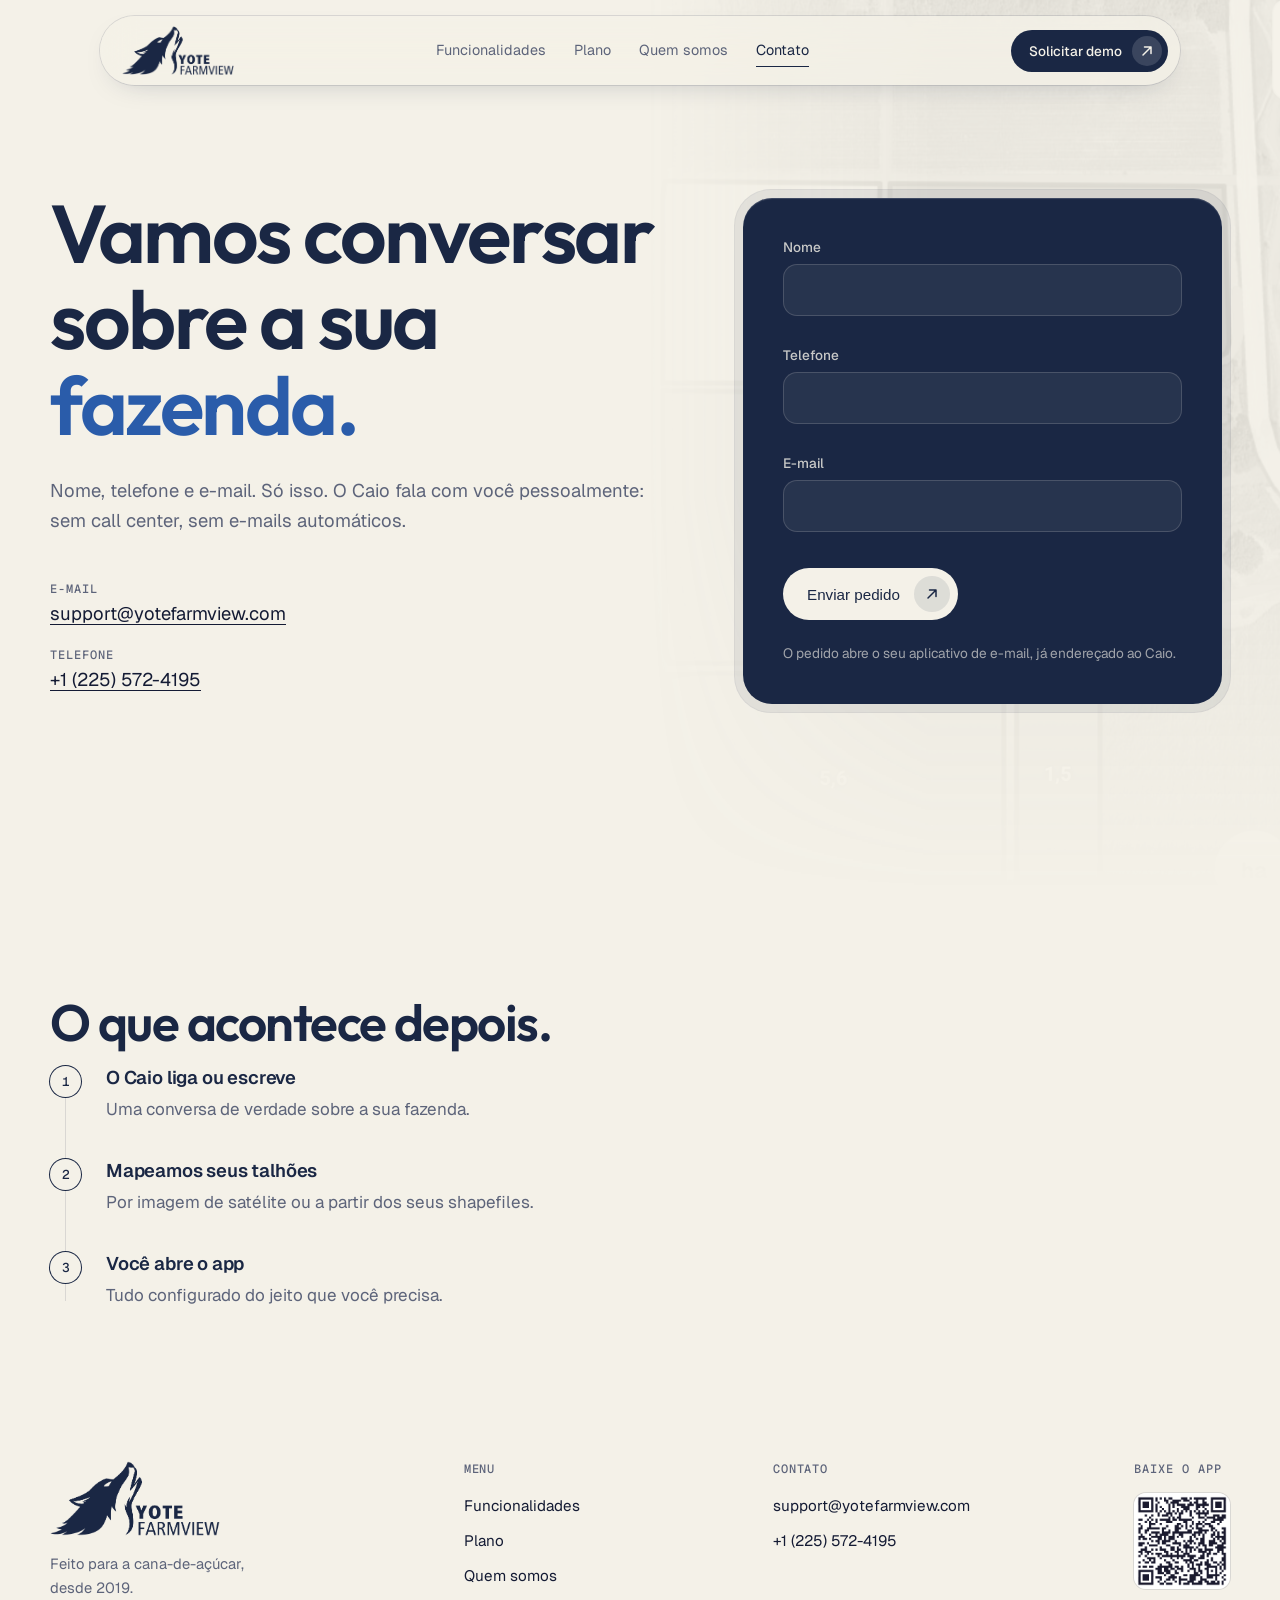
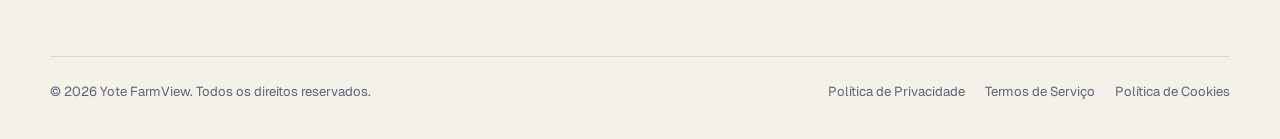
==== commit bfc08807: "URL limpa na home: sem index.html e sem #top Co-Authored-By: Claude Sonnet 5.5 <noreply@anthropic.co" ====
--- a/demo.html
+++ b/demo.html
@@ -16,10 +16,10 @@
 <body>
 <div class="progress" id="progress" aria-hidden="true"></div>
 <header class="nav" id="nav">
-  <a class="brand" href="index.html" aria-label="Yote Farmview, início"><img class="brand-mark" src="public/brand-navy.png" alt="Yote Farmview" width="958" height="422"></a>
+  <a class="brand" href="./" aria-label="Yote Farmview, início"><img class="brand-mark" src="public/brand-navy.png" alt="Yote Farmview" width="958" height="422"></a>
   <nav class="nav-links" aria-label="Principal">
     <a href="funcionalidades.html">Funcionalidades</a>
-    <a href="index.html#plano">Plano</a>
+    <a href="./#plano">Plano</a>
     <a href="sobre.html">Quem somos</a>
     <a href="demo.html" aria-current="page">Contato</a>
   </nav>
@@ -32,7 +32,7 @@
 <div class="menu" id="menu" hidden>
   <nav aria-label="Menu">
     <a href="funcionalidades.html">Funcionalidades</a>
-    <a href="index.html#plano">Plano</a>
+    <a href="./#plano">Plano</a>
     <a href="sobre.html">Quem somos</a>
     <a href="demo.html" aria-current="page">Contato</a>
   </nav>
@@ -81,7 +81,7 @@
     <div class="foot-col">
       <h4>Menu</h4>
       <a href="funcionalidades.html">Funcionalidades</a>
-      <a href="index.html#plano">Plano</a>
+      <a href="./#plano">Plano</a>
       <a href="sobre.html">Quem somos</a>
     </div>
     <div class="foot-col">
--- a/styles.css
+++ b/styles.css
@@ -34,7 +34,6 @@
 
 /* nav */
 .nav{position:fixed;inset:16px 0 auto;margin-inline:auto;width:min(1080px,calc(100% - 32px));z-index:20;display:flex;align-items:center;justify-content:space-between;gap:24px;padding:10px 12px 10px 22px;border-radius:999px;background:rgba(244,241,232,.72);backdrop-filter:blur(18px) saturate(1.2);-webkit-backdrop-filter:blur(18px) saturate(1.2);box-shadow:0 0 0 1px var(--line),0 10px 30px -18px rgba(26,39,68,.35);transition:transform .7s var(--spring),background .4s}
-.nav.hide{transform:translateY(-140%)}
 .nav-links{display:flex;gap:28px;font-size:.9rem}
 .nav-links a{text-decoration:none;color:var(--mute);position:relative;padding:4px 0;transition:color .3s}
 .nav-links a::after{content:"";position:absolute;left:0;right:0;bottom:0;height:1px;background:var(--navy);transform:scaleX(0);transform-origin:right;transition:transform .5s var(--ease)}
@@ -225,7 +224,6 @@
 .problem-big{font-size:clamp(2rem,4.2vw,3.6rem)}
 .problem-big .w{opacity:.18;transition:opacity .5s var(--ease)}
 .problem-big .w.lit{opacity:1}
-.problem-big span .w.lit{opacity:.7}
 .feature{transition:opacity .6s var(--ease),transform .8s var(--ease)}
 .feature.is-active{transform:translateX(8px)}
 @media (max-width:900px){.feature.is-active{transform:none}}
@@ -379,7 +377,7 @@
 /* blue sections */
 .problem,.story,.timeline-sec{background:var(--navy);color:var(--bone);border:0}
 .problem-big,.story h2,.timeline-sec h2,.timeline h3{color:var(--bone)}
-.problem-big span{color:rgba(244,241,232,.62)}
+.problem-big span{color:inherit}
 .problem-body,.story-copy,.timeline p{color:rgba(244,241,232,.74)}
 .story-end{color:var(--bone)}
 .story .photo-frame{background:rgba(244,241,232,.08);box-shadow:0 0 0 1px rgba(244,241,232,.14)}
@@ -387,8 +385,8 @@
 .story .link{color:var(--bone)}
 .when{color:var(--accent-dark)}
 .timeline li,.timeline li:last-child{border-color:rgba(244,241,232,.16)}
-.problem .w{opacity:.22}.problem .w.lit{opacity:1}
-.problem-big span .w.lit{opacity:.62}
+.problem .w{opacity:1;color:rgba(244,241,232,.2);transition:color .5s var(--ease)}
+.problem .w.lit{color:#fff}
 ::selection{background:var(--accent);color:var(--bone)}
 .problem::selection,.story ::selection{background:var(--bone);color:var(--navy)}
 
@@ -429,6 +427,30 @@
   .feature-phone{display:block;margin-top:28px}
   .feature-phone .phone{width:min(220px,62vw);margin-inline:auto}
   /* statement stays fully readable */
-  .problem .w,.problem .w.lit{opacity:1}
-  .problem-big span .w,.problem-big span .w.lit{opacity:.7}
-}
+  .problem .w,.problem .w.lit{color:#fff}
+}
+
+/* faster entrances */
+.reveal{transform:translateY(18px);filter:blur(4px);transition:opacity .55s var(--ease),transform .65s var(--ease),filter .55s var(--ease);transition-delay:calc(var(--d,0)*50ms)}
+.reveal.in{transform:none;filter:none}
+.line-in{animation-duration:.8s;animation-delay:.05s}
+.line:nth-child(2) .line-in{animation-delay:.14s}
+.contours path{animation-duration:2s}
+.problem .w{transition-duration:.25s}
+@media (max-width:900px){.reveal{filter:none;transform:translateY(12px);transition-duration:.45s,.5s,.45s}.reveal.in{transform:none}}
+
+/* quem somos: photo in hero, story in two editorial columns */
+.page-hero.has-photo{display:grid;grid-template-columns:1.15fr .85fr;gap:72px;align-items:center;padding-bottom:80px}
+.page-hero .hero-bg{opacity:.1}
+.hero-photo{justify-self:end;width:min(100%,400px);margin:0}
+.hero-photo .photo-frame img{aspect-ratio:4/5}
+.about-split{grid-template-columns:1fr;padding-top:0}
+.about-split .story-copy{max-width:none;column-count:2;column-gap:72px;display:block;color:var(--mute)}
+.about-split .story-copy p{margin-bottom:22px;break-inside:avoid}
+.about-split .story-copy .story-end{column-span:all;margin:36px 0 0;font-size:1.9rem}
+@media (max-width:900px){
+  .page-hero.has-photo{grid-template-columns:1fr;gap:40px;padding-bottom:40px}
+  .hero-photo{justify-self:start;width:min(100%,340px)}
+  .about-split .story-copy{column-count:1}
+  .about-split .story-copy .story-end{font-size:1.5rem}
+}
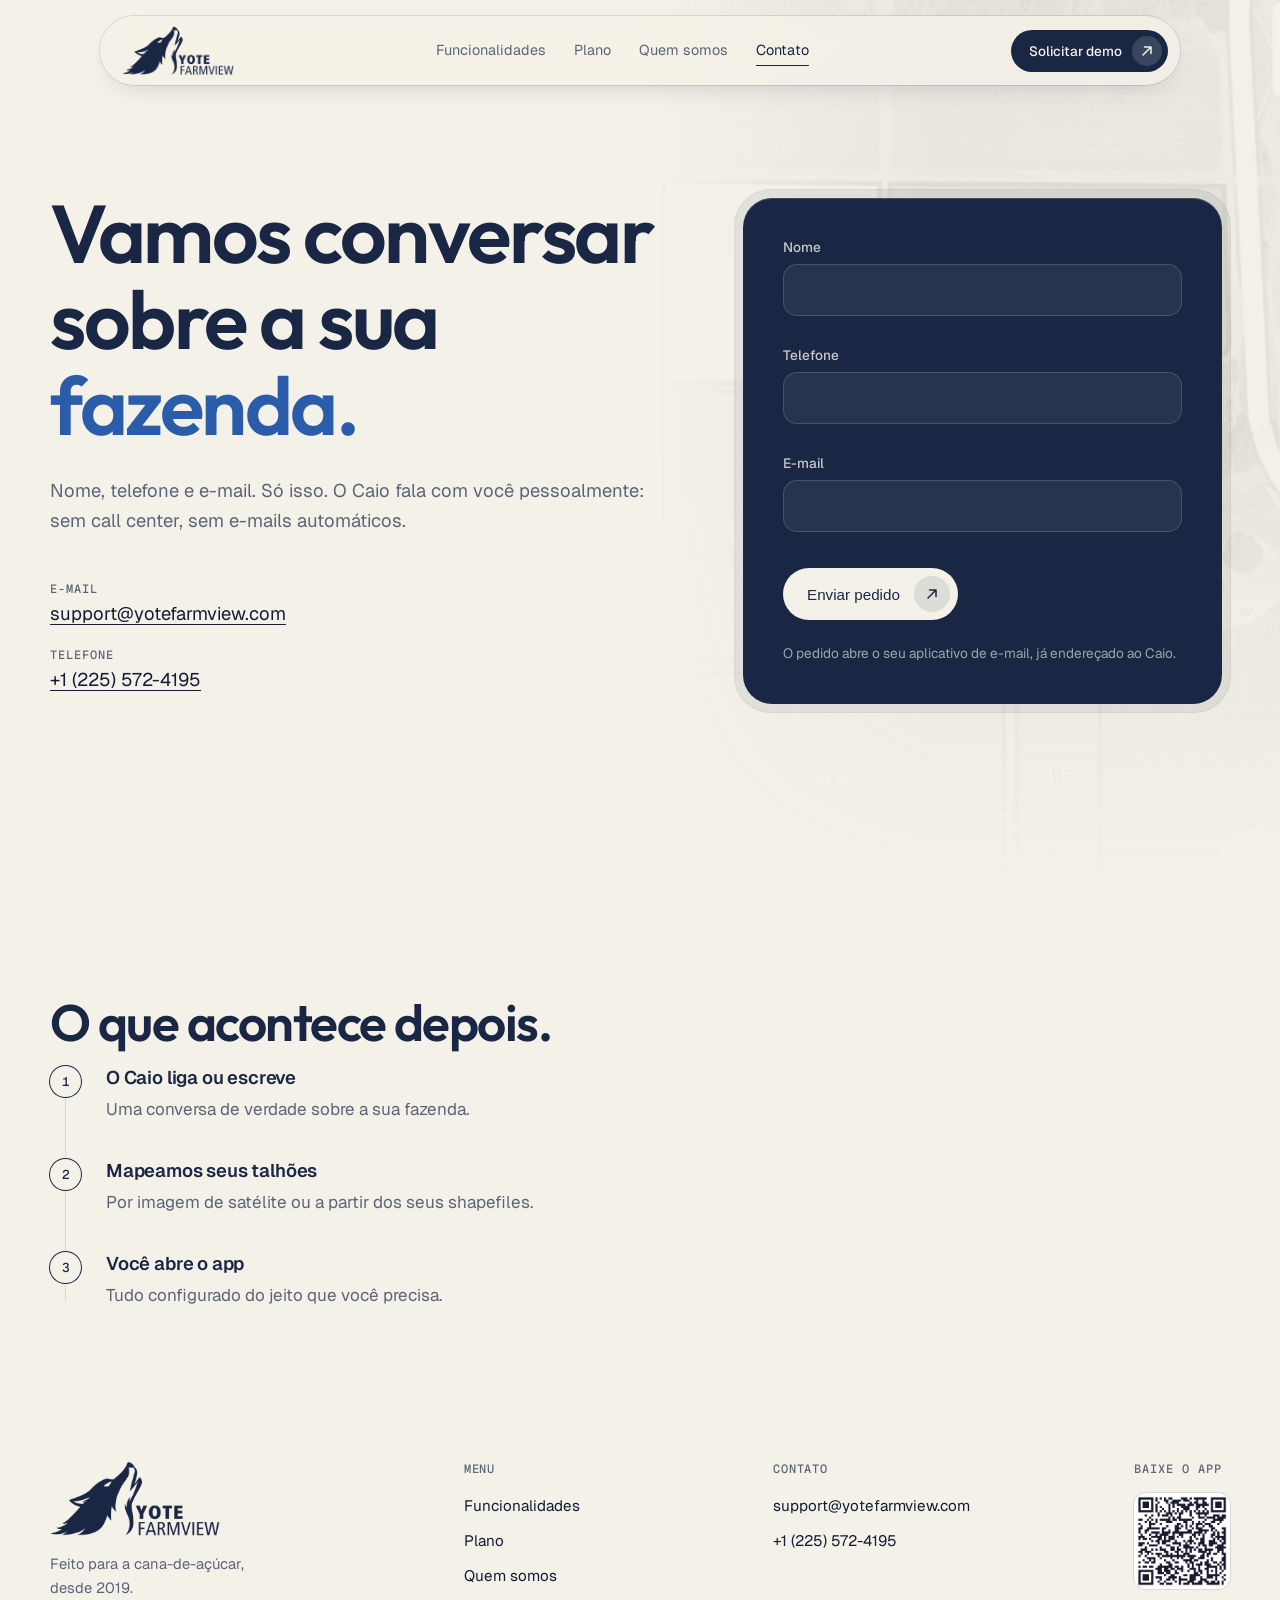
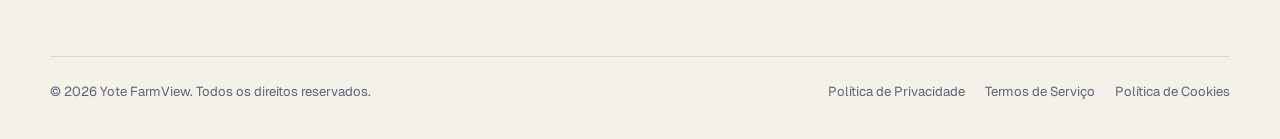
==== commit c01c20d6: "Performance: imagens otimizadas (20 MB para menos de 1 MB), preload do LCP, cache e compressao Co-Au" ====
--- a/demo.html
+++ b/demo.html
@@ -9,7 +9,7 @@
 <link rel="icon" href="public/favicon-dark.png" media="(prefers-color-scheme: dark)">
 <link rel="preconnect" href="https://fonts.googleapis.com">
 <link rel="preconnect" href="https://fonts.gstatic.com" crossorigin>
-<link href="https://fonts.googleapis.com/css2?family=Outfit:wght@500;600;700&family=Geist:wght@400;500;600&family=Geist+Mono:wght@400;500&display=swap" rel="stylesheet">
+<link href="https://fonts.googleapis.com/css2?family=Outfit:wght@600&family=Geist:wght@400;500;600&family=Geist+Mono:wght@400;500&display=swap" rel="stylesheet">
 <link rel="stylesheet" href="styles.css">
 <noscript><style>.reveal{opacity:1;transform:none;filter:none}</style></noscript>
 </head>
--- a/styles.css
+++ b/styles.css
@@ -454,3 +454,7 @@
   .about-split .story-copy{column-count:1}
   .about-split .story-copy .story-end{font-size:1.5rem}
 }
+
+/* hero stage fades in by CSS so the LCP image never waits on JS */
+.hero-stage{animation:stage-in .7s var(--ease) .1s both}
+@keyframes stage-in{from{opacity:0;transform:translateY(16px)}}
